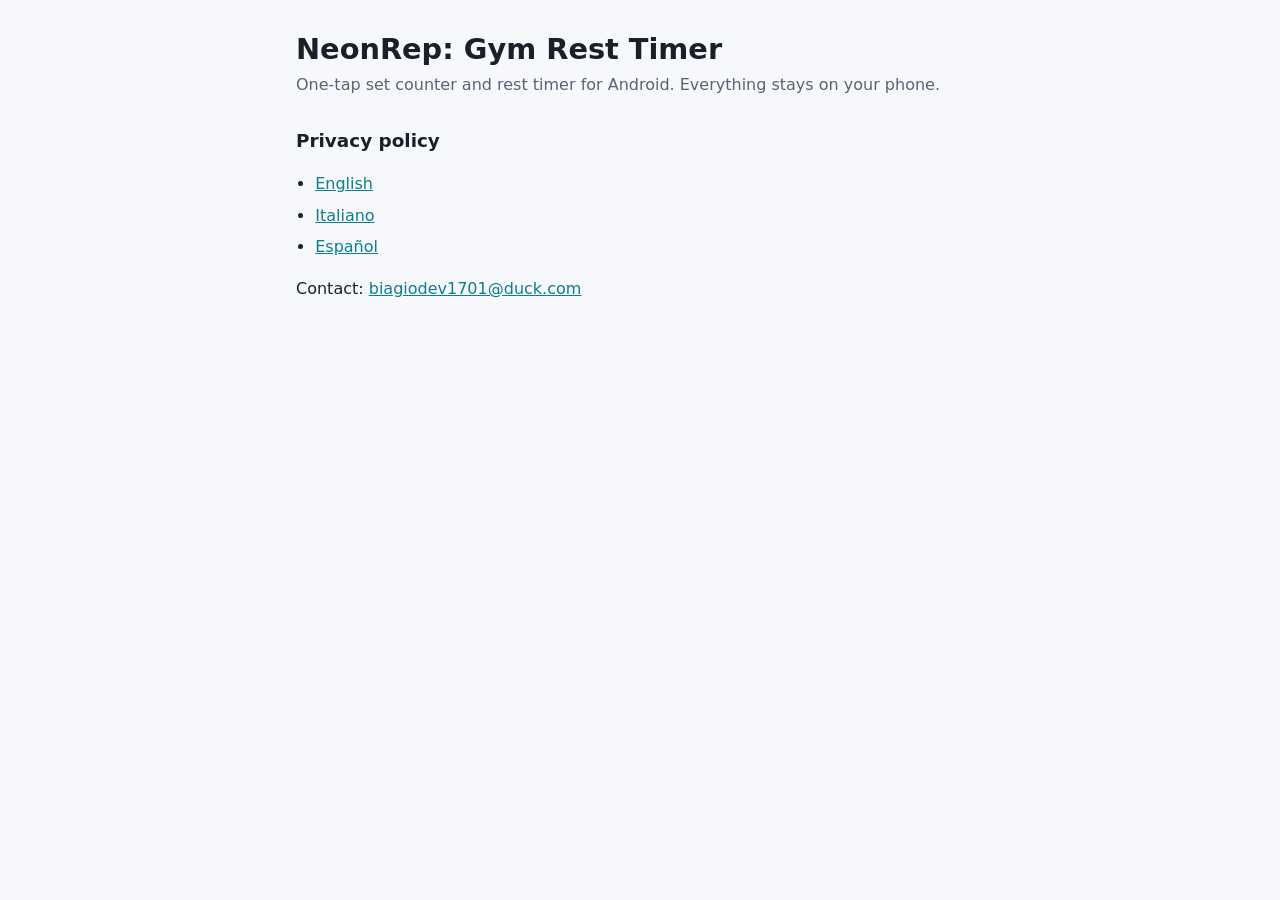
==== docs/index.html @ 8b0b5ee9 "Add privacy policy pages and link them from the Info page The policy (English, Italian, Spanish) liv" ====
<!doctype html>
<html lang="en">
<head>
<meta charset="utf-8">
<meta name="viewport" content="width=device-width, initial-scale=1">
<title>NeonRep Gym Rest Timer</title>
<link rel="stylesheet" href="style.css">
</head>
<body>
<main>
<h1>NeonRep: Gym Rest Timer</h1>
<p class="meta">One-tap set counter and rest timer for Android. Everything stays on your phone.</p>
<h2>Privacy policy</h2>
<ul>
<li><a href="privacy.html">English</a></li>
<li><a href="privacy-it.html">Italiano</a></li>
<li><a href="privacy-es.html">Español</a></li>
</ul>
<p>Contact: <a href="mailto:biagiodev1701@duck.com">biagiodev1701@duck.com</a></p>
</main>
</body>
</html>
---- docs/style.css ----
:root {
  --bg: #f7f8fb;
  --text: #1b1f2a;
  --muted: #5a6275;
  --accent: #0a7f8f;
  --card: #ffffff;
  --border: #dde1ea;
}
@media (prefers-color-scheme: dark) {
  :root {
    --bg: #0d1420;
    --text: #e8ecf3;
    --muted: #a3acbd;
    --accent: #3fe0f0;
    --card: #142033;
    --border: #24324a;
  }
}
* { box-sizing: border-box; }
body {
  margin: 0;
  background: var(--bg);
  color: var(--text);
  font: 16px/1.6 system-ui, -apple-system, "Segoe UI", Roboto, sans-serif;
}
main { max-width: 720px; margin: 0 auto; padding: 32px 16px 64px; }
h1 { font-size: 1.8rem; line-height: 1.25; margin: 0 0 4px; }
h2 { font-size: 1.15rem; margin: 28px 0 6px; }
p, li { margin: 6px 0; }
ul { padding-left: 1.2em; }
a { color: var(--accent); }
.meta { color: var(--muted); margin: 0 0 20px; }
.langs { margin: 0 0 24px; font-size: 0.95rem; }
.langs a, .langs strong { margin-right: 12px; }
.summary {
  background: var(--card);
  border: 1px solid var(--border);
  border-radius: 12px;
  padding: 12px 16px;
}
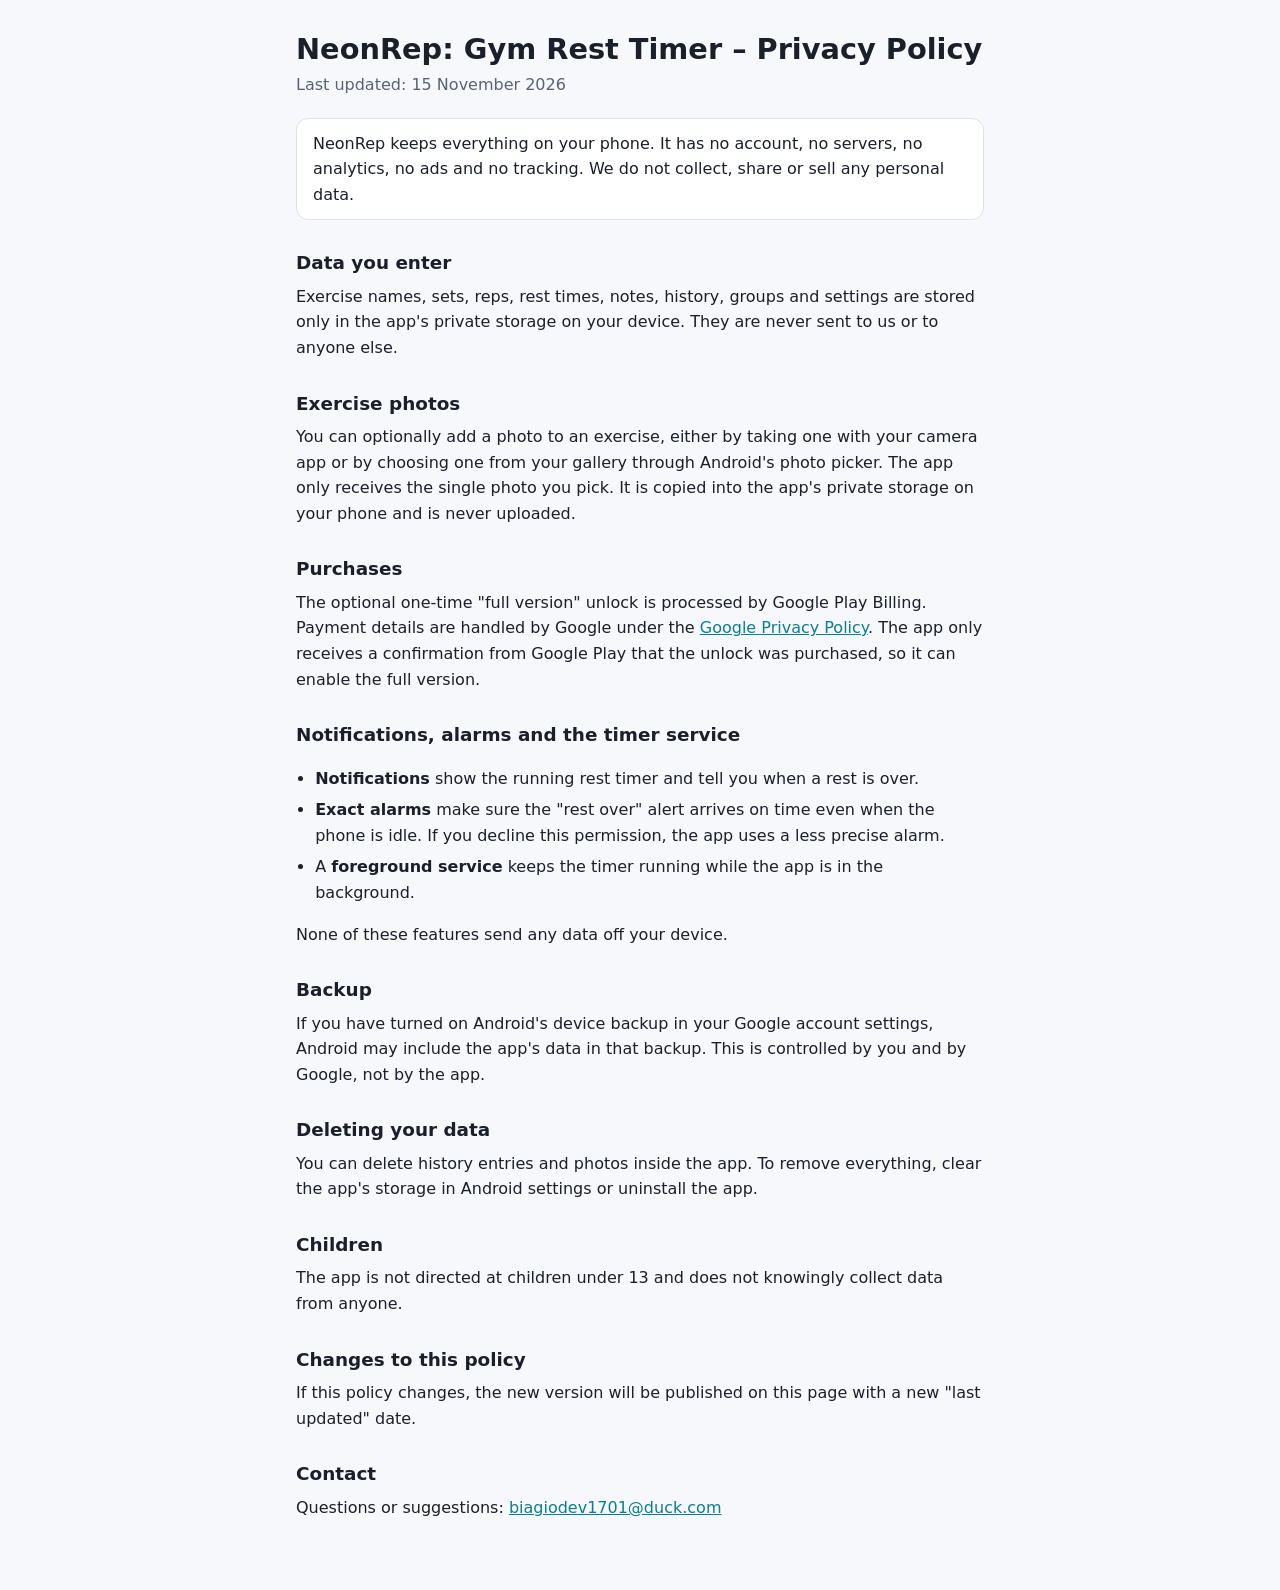
==== commit 7895de3f: "Host the privacy policy as one English page on static.app The Info page link now opens https://humor" ====
--- a/docs/index.html
+++ b/docs/index.html
@@ -3,20 +3,86 @@
 <head>
 <meta charset="utf-8">
 <meta name="viewport" content="width=device-width, initial-scale=1">
-<title>NeonRep Gym Rest Timer</title>
-<link rel="stylesheet" href="style.css">
+<title>NeonRep Privacy Policy</title>
+<style>
+:root {
+  --bg: #f7f8fb;
+  --text: #1b1f2a;
+  --muted: #5a6275;
+  --accent: #0a7f8f;
+  --card: #ffffff;
+  --border: #dde1ea;
+}
+@media (prefers-color-scheme: dark) {
+  :root {
+    --bg: #0d1420;
+    --text: #e8ecf3;
+    --muted: #a3acbd;
+    --accent: #3fe0f0;
+    --card: #142033;
+    --border: #24324a;
+  }
+}
+* { box-sizing: border-box; }
+body {
+  margin: 0;
+  background: var(--bg);
+  color: var(--text);
+  font: 16px/1.6 system-ui, -apple-system, "Segoe UI", Roboto, sans-serif;
+}
+main { max-width: 720px; margin: 0 auto; padding: 32px 16px 64px; }
+h1 { font-size: 1.8rem; line-height: 1.25; margin: 0 0 4px; }
+h2 { font-size: 1.15rem; margin: 28px 0 6px; }
+p, li { margin: 6px 0; }
+ul { padding-left: 1.2em; }
+a { color: var(--accent); }
+.meta { color: var(--muted); margin: 0 0 20px; }
+.summary {
+  background: var(--card);
+  border: 1px solid var(--border);
+  border-radius: 12px;
+  padding: 12px 16px;
+}
+</style>
 </head>
 <body>
 <main>
-<h1>NeonRep: Gym Rest Timer</h1>
-<p class="meta">One-tap set counter and rest timer for Android. Everything stays on your phone.</p>
-<h2>Privacy policy</h2>
+<h1>NeonRep: Gym Rest Timer – Privacy Policy</h1>
+<p class="meta">Last updated: 15 November 2026</p>
+
+<p class="summary">NeonRep keeps everything on your phone. It has no account, no servers, no analytics, no ads and no tracking. We do not collect, share or sell any personal data.</p>
+
+<h2>Data you enter</h2>
+<p>Exercise names, sets, reps, rest times, notes, history, groups and settings are stored only in the app's private storage on your device. They are never sent to us or to anyone else.</p>
+
+<h2>Exercise photos</h2>
+<p>You can optionally add a photo to an exercise, either by taking one with your camera app or by choosing one from your gallery through Android's photo picker. The app only receives the single photo you pick. It is copied into the app's private storage on your phone and is never uploaded.</p>
+
+<h2>Purchases</h2>
+<p>The optional one-time "full version" unlock is processed by Google Play Billing. Payment details are handled by Google under the <a href="https://policies.google.com/privacy">Google Privacy Policy</a>. The app only receives a confirmation from Google Play that the unlock was purchased, so it can enable the full version.</p>
+
+<h2>Notifications, alarms and the timer service</h2>
 <ul>
-<li><a href="privacy.html">English</a></li>
-<li><a href="privacy-it.html">Italiano</a></li>
-<li><a href="privacy-es.html">Español</a></li>
+<li><strong>Notifications</strong> show the running rest timer and tell you when a rest is over.</li>
+<li><strong>Exact alarms</strong> make sure the "rest over" alert arrives on time even when the phone is idle. If you decline this permission, the app uses a less precise alarm.</li>
+<li>A <strong>foreground service</strong> keeps the timer running while the app is in the background.</li>
 </ul>
-<p>Contact: <a href="mailto:biagiodev1701@duck.com">biagiodev1701@duck.com</a></p>
+<p>None of these features send any data off your device.</p>
+
+<h2>Backup</h2>
+<p>If you have turned on Android's device backup in your Google account settings, Android may include the app's data in that backup. This is controlled by you and by Google, not by the app.</p>
+
+<h2>Deleting your data</h2>
+<p>You can delete history entries and photos inside the app. To remove everything, clear the app's storage in Android settings or uninstall the app.</p>
+
+<h2>Children</h2>
+<p>The app is not directed at children under 13 and does not knowingly collect data from anyone.</p>
+
+<h2>Changes to this policy</h2>
+<p>If this policy changes, the new version will be published on this page with a new "last updated" date.</p>
+
+<h2>Contact</h2>
+<p>Questions or suggestions: <a href="mailto:biagiodev1701@duck.com">biagiodev1701@duck.com</a></p>
 </main>
 </body>
 </html>
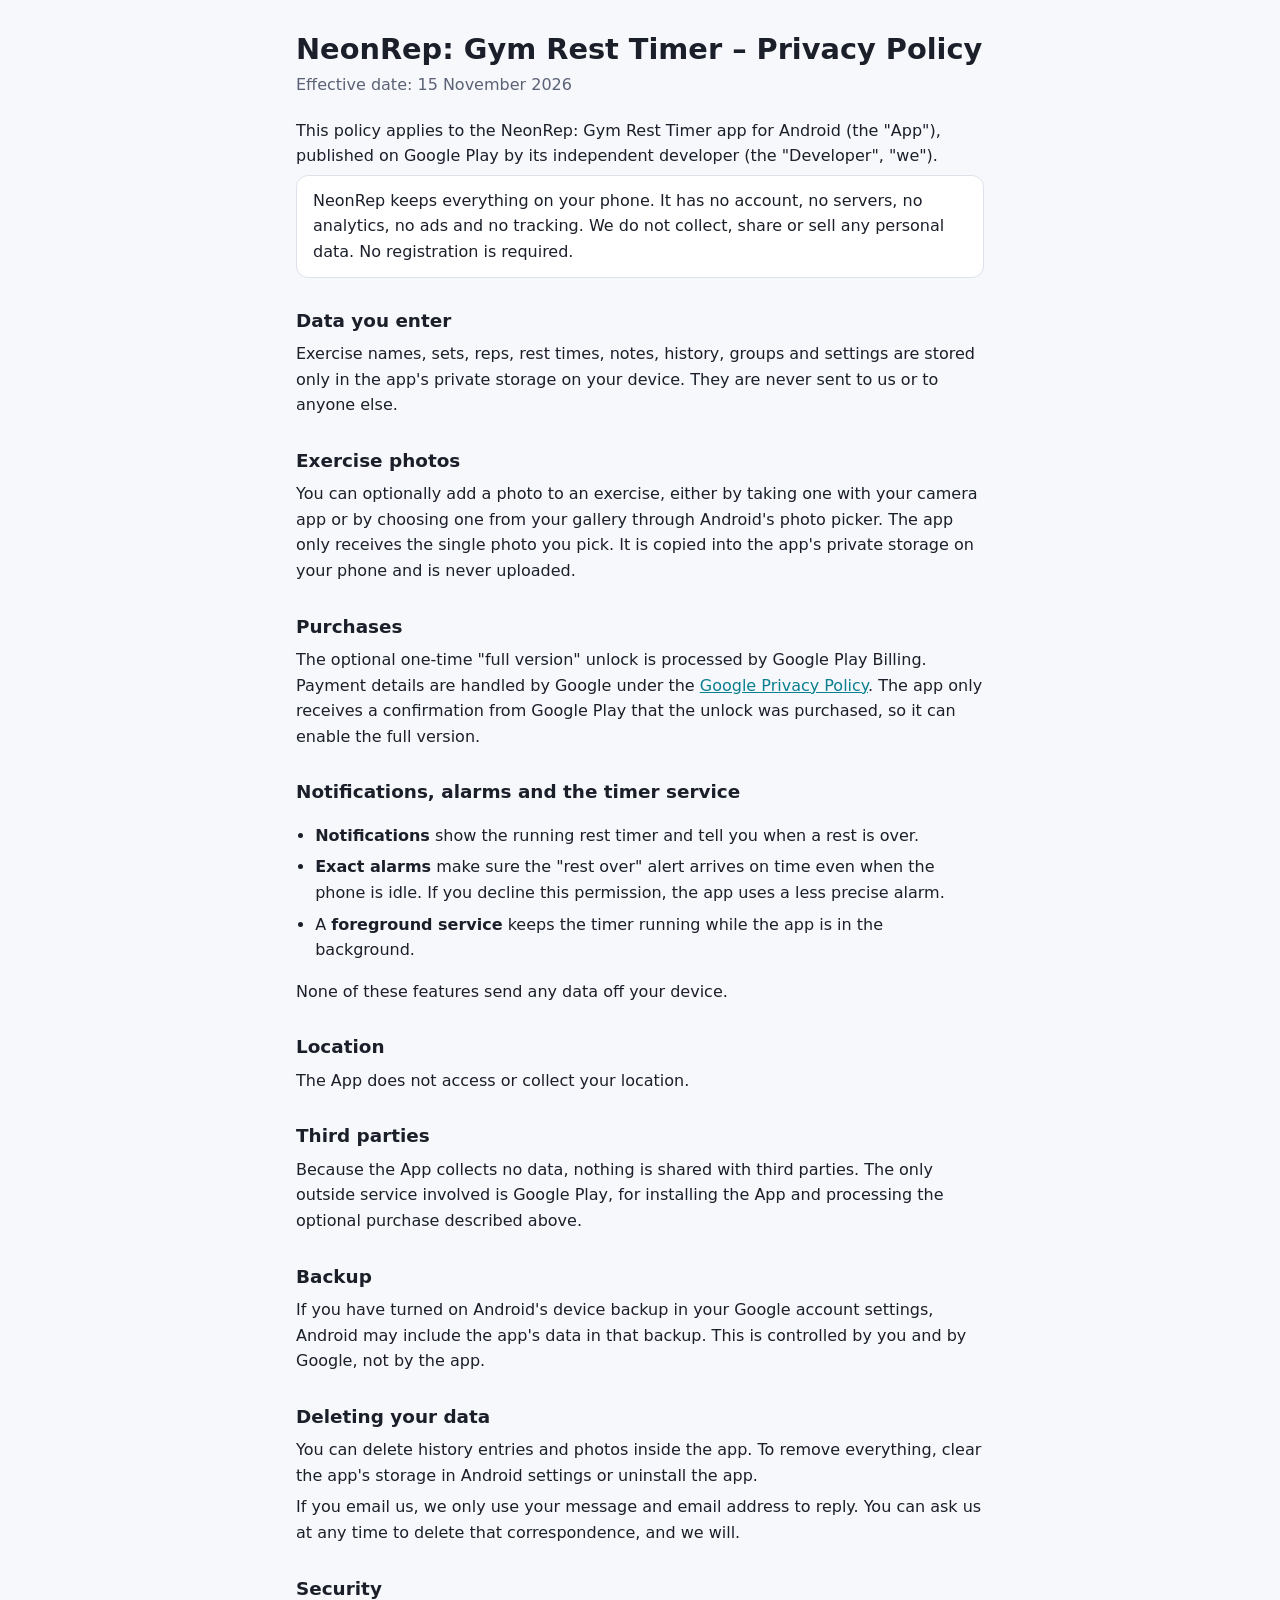
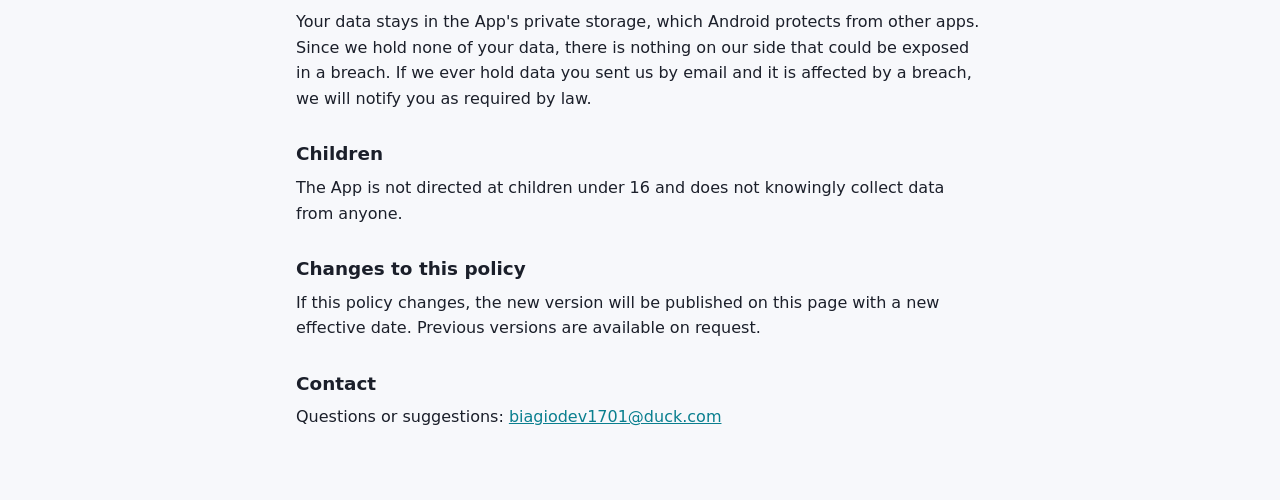
==== commit 6c4ad294: "Privacy policy: add location, third parties, security, email deletion and effective date Co-Authored" ====
--- a/docs/index.html
+++ b/docs/index.html
@@ -48,9 +48,11 @@
 <body>
 <main>
 <h1>NeonRep: Gym Rest Timer – Privacy Policy</h1>
-<p class="meta">Last updated: 15 November 2026</p>
+<p class="meta">Effective date: 15 November 2026</p>
 
-<p class="summary">NeonRep keeps everything on your phone. It has no account, no servers, no analytics, no ads and no tracking. We do not collect, share or sell any personal data.</p>
+<p>This policy applies to the NeonRep: Gym Rest Timer app for Android (the "App"), published on Google Play by its independent developer (the "Developer", "we").</p>
+
+<p class="summary">NeonRep keeps everything on your phone. It has no account, no servers, no analytics, no ads and no tracking. We do not collect, share or sell any personal data. No registration is required.</p>
 
 <h2>Data you enter</h2>
 <p>Exercise names, sets, reps, rest times, notes, history, groups and settings are stored only in the app's private storage on your device. They are never sent to us or to anyone else.</p>
@@ -69,17 +71,27 @@
 </ul>
 <p>None of these features send any data off your device.</p>
 
+<h2>Location</h2>
+<p>The App does not access or collect your location.</p>
+
+<h2>Third parties</h2>
+<p>Because the App collects no data, nothing is shared with third parties. The only outside service involved is Google Play, for installing the App and processing the optional purchase described above.</p>
+
 <h2>Backup</h2>
 <p>If you have turned on Android's device backup in your Google account settings, Android may include the app's data in that backup. This is controlled by you and by Google, not by the app.</p>
 
 <h2>Deleting your data</h2>
 <p>You can delete history entries and photos inside the app. To remove everything, clear the app's storage in Android settings or uninstall the app.</p>
+<p>If you email us, we only use your message and email address to reply. You can ask us at any time to delete that correspondence, and we will.</p>
+
+<h2>Security</h2>
+<p>Your data stays in the App's private storage, which Android protects from other apps. Since we hold none of your data, there is nothing on our side that could be exposed in a breach. If we ever hold data you sent us by email and it is affected by a breach, we will notify you as required by law.</p>
 
 <h2>Children</h2>
-<p>The app is not directed at children under 13 and does not knowingly collect data from anyone.</p>
+<p>The App is not directed at children under 16 and does not knowingly collect data from anyone.</p>
 
 <h2>Changes to this policy</h2>
-<p>If this policy changes, the new version will be published on this page with a new "last updated" date.</p>
+<p>If this policy changes, the new version will be published on this page with a new effective date. Previous versions are available on request.</p>
 
 <h2>Contact</h2>
 <p>Questions or suggestions: <a href="mailto:biagiodev1701@duck.com">biagiodev1701@duck.com</a></p>
